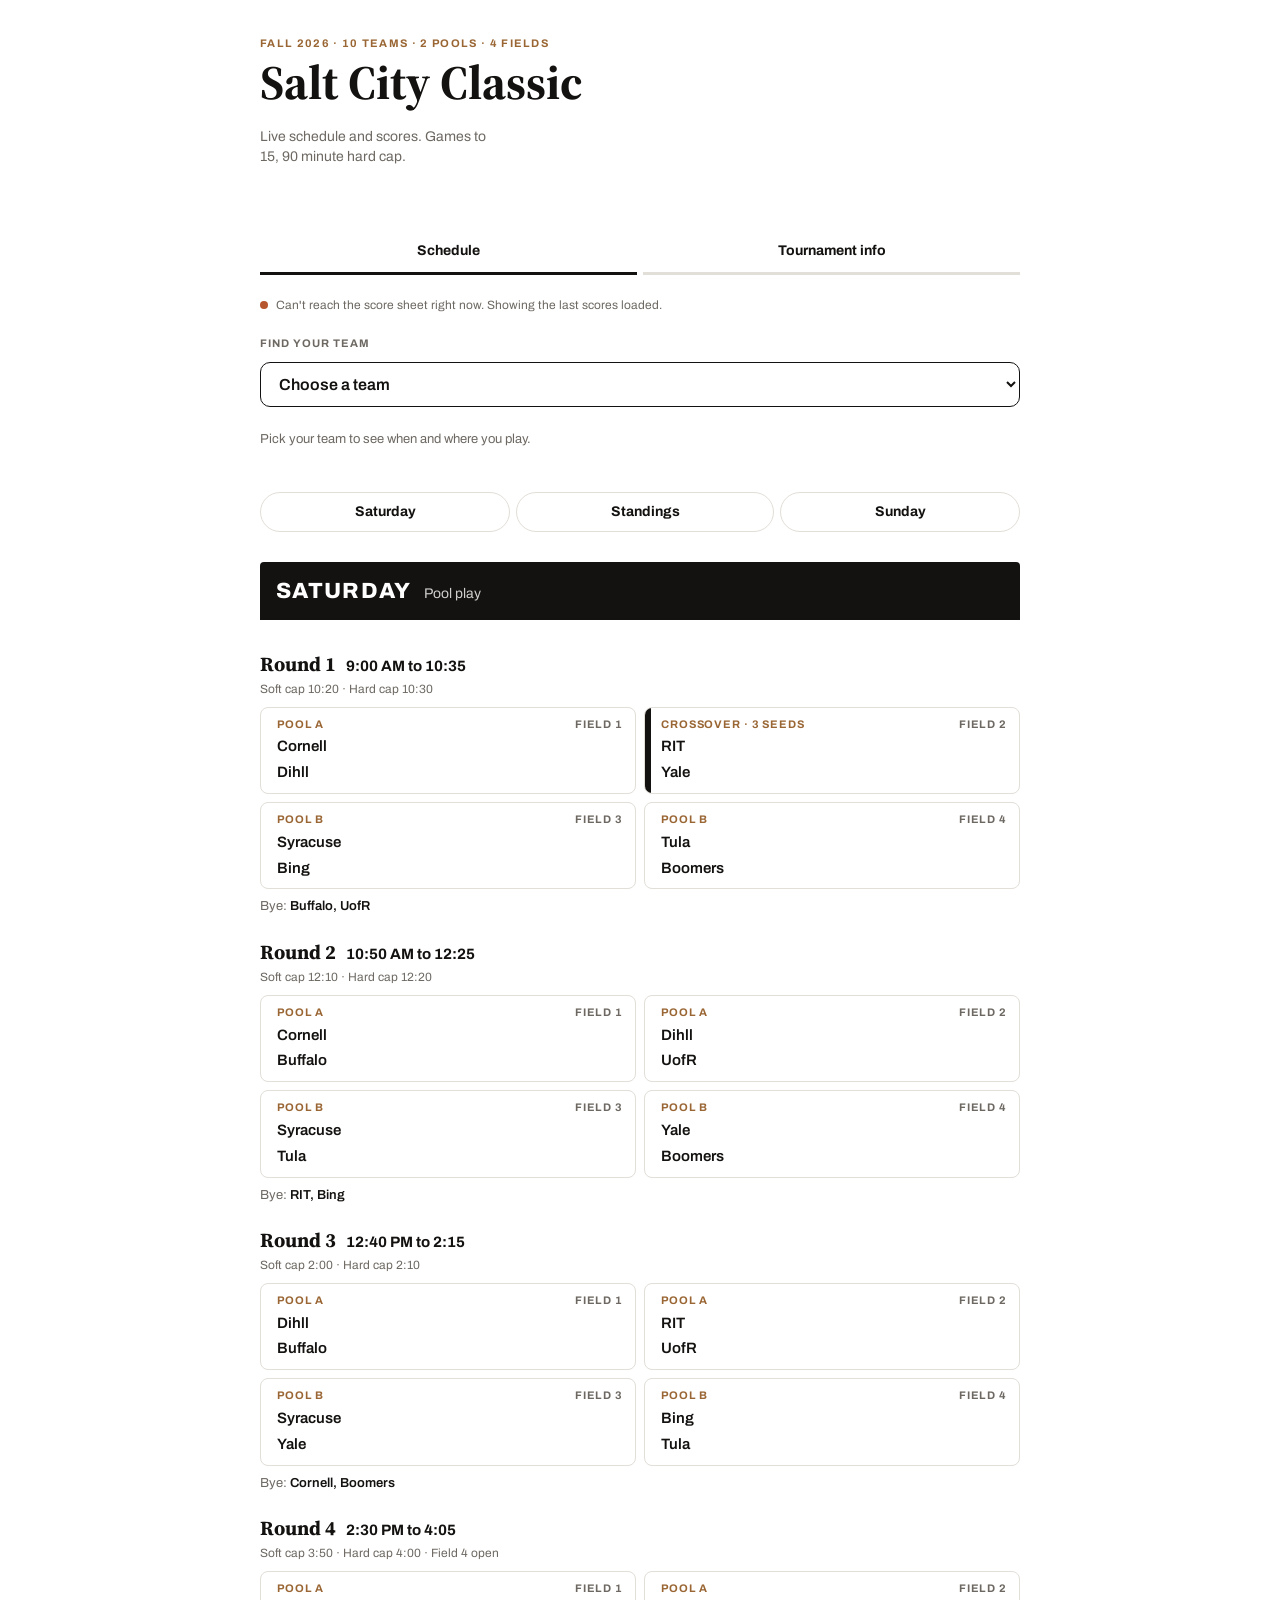
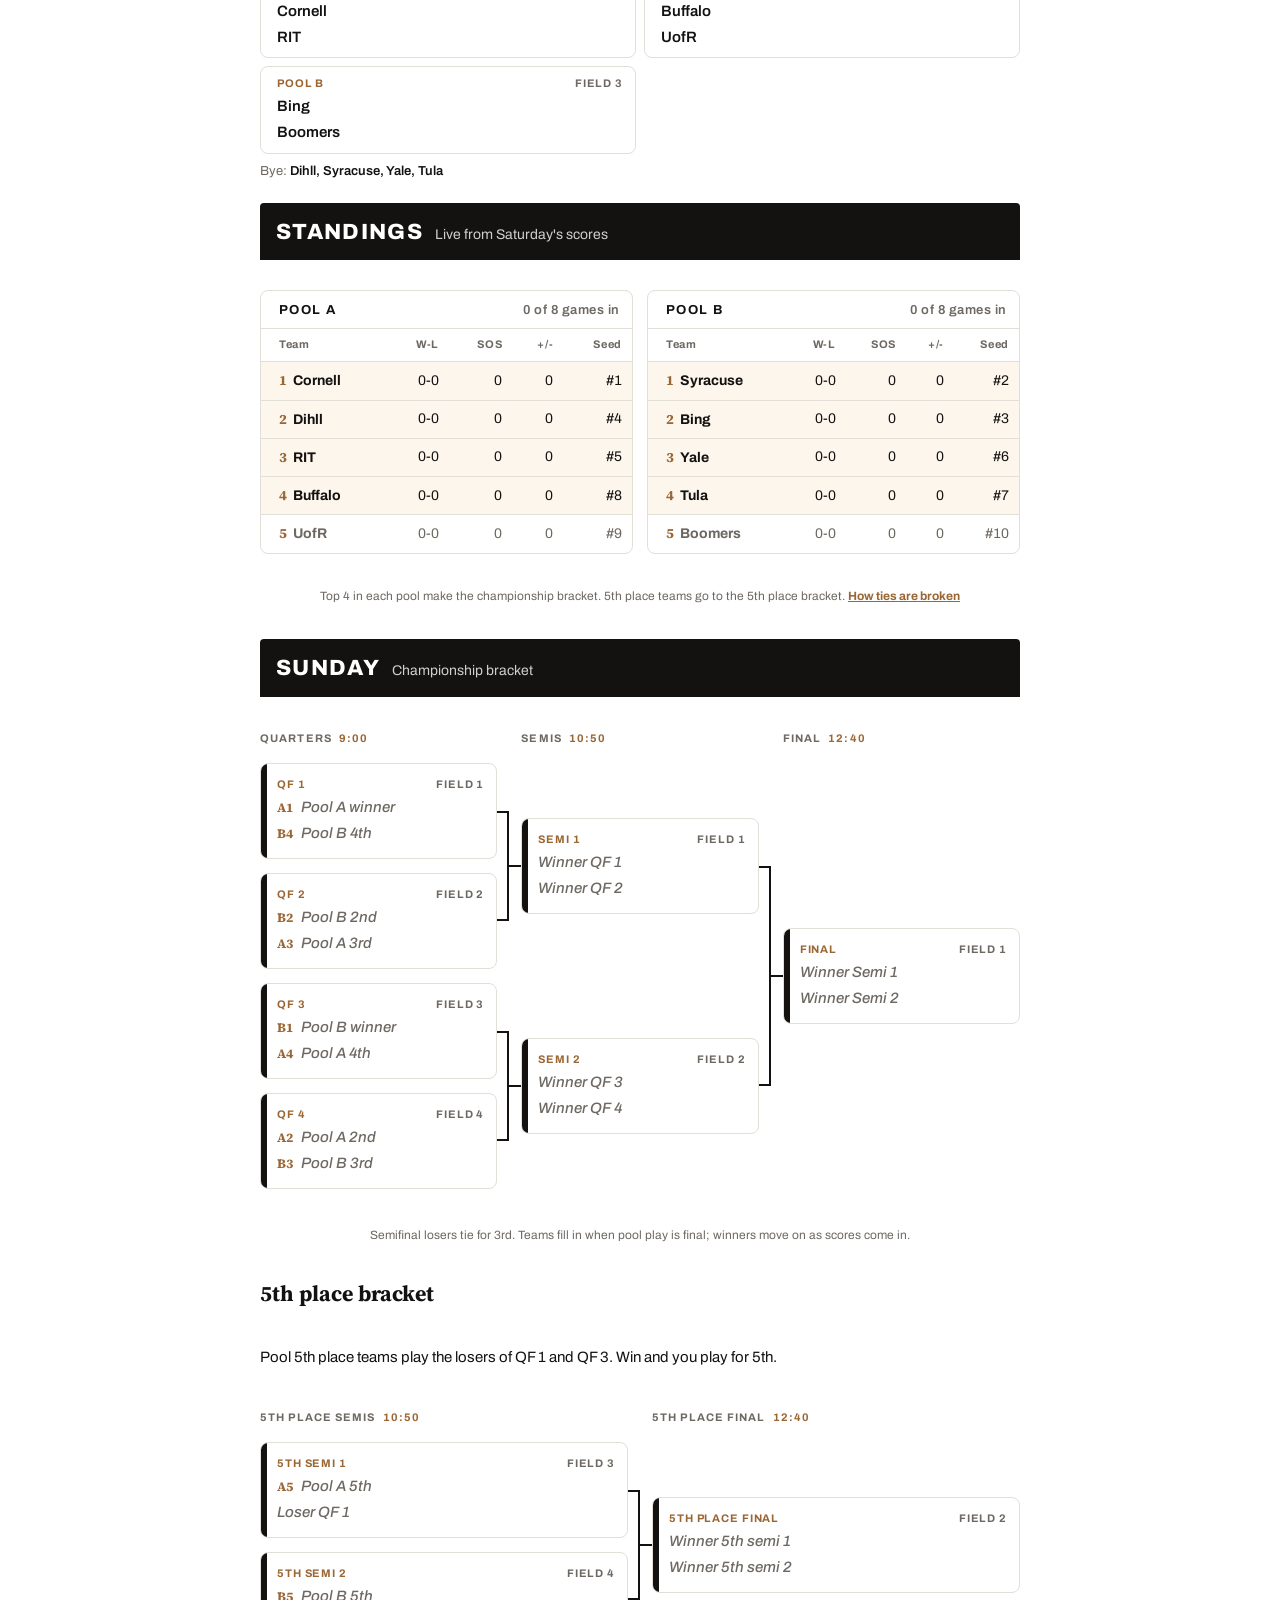
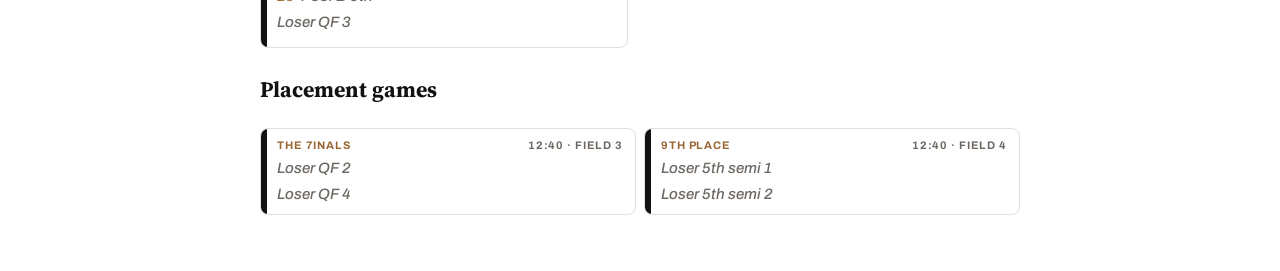
==== index.html @ 8c9e190f "Add files via upload" ====
<!doctype html>
<html lang="en">
<head>
<meta charset="utf-8">
<meta name="viewport" content="width=device-width,initial-scale=1,viewport-fit=cover">
<title>Salt City Classic</title>
<meta name="description" content="Live schedule, scores and brackets for the Salt City Classic ultimate frisbee tournament.">
<meta name="theme-color" content="#141210">
<link rel="icon" href="assets/logo.png">
<link rel="apple-touch-icon" href="assets/logo.png">
<link rel="stylesheet" href="https://fonts.googleapis.com/css2?family=Archivo:wght@400;500;600;700;800&family=Source+Serif+4:opsz,wght@8..60,600;8..60,700&display=swap">
<link rel="stylesheet" href="styles.css">
<script>
  window.SCC_CONFIG = {
    sheetId: "1n3cThUAE2pYeks8Iw5UcikRUBVOrD9neSwtaJeJtRxQ"
  };
</script>
</head>
<body data-page="schedule">
<div class="wrap" id="app"></div>
<script src="app.js"></script>
</body>
</html>
---- styles.css ----
/* Layout: one phone-first column. Header with engraved logo, team finder, sticky day tabs, then stacked round cards. */
:root {
  --bg: #ffffff;
  --card: #ffffff;
  --soft: #f4f2ef;
  --fg: #141210;
  --muted: #6d6862;
  --line: #e2ded8;
  --ink: #141210;
  --on-ink: #ffffff;
  --wood: #9a6634;
  --walnut: #5a3720;
  --honey: #b98146;
  --win: #141210;
  --sel: #fbf3e6;
  --mark: .16;
  --display: "Source Serif 4", Georgia, "Times New Roman", serif;
  --body: "Archivo", system-ui, -apple-system, "Segoe UI", sans-serif;
  --grain: url(assets/wood.jpg);
  --logo: url(assets/logo.png);
}
@media (prefers-color-scheme: dark) { :root:not([data-theme="light"]) {
  --bg: #111010; --card: #1a1817; --soft: #221f1d; --fg: #f3efe9; --muted: #a59e95; --line: #312d29;
  --ink: #0a0909; --on-ink: #f3efe9; --wood: #c8915a; --walnut: #8a5a34; --honey: #d6a066; --win: #ffffff; --sel: #2a221a; --mark: .22; color-scheme: dark } }
:root[data-theme="dark"] {
  --bg: #111010; --card: #1a1817; --soft: #221f1d; --fg: #f3efe9; --muted: #a59e95; --line: #312d29;
  --ink: #0a0909; --on-ink: #f3efe9; --wood: #c8915a; --walnut: #8a5a34; --honey: #d6a066; --win: #ffffff; --sel: #2a221a; --mark: .22; color-scheme: dark }

body { background: var(--bg); color: var(--fg); font-family: var(--body); font-size: 15px; line-height: 1.45;
  padding-left: max(16px, env(safe-area-inset-left, 0px)); padding-right: max(16px, env(safe-area-inset-right, 0px)); padding-block: 0 48px; }
.wrap { max-width: 760px; margin: 0 auto; display: grid; gap: 22px; }
h1, h2, h3 { margin: 0; text-wrap: balance; }
button, input, select { font: inherit; color: inherit; }
:focus-visible { outline: 2px solid var(--wood); outline-offset: 2px; }

.grain { height: 8px; background: var(--grain) center/cover; border-radius: 1px; }
header.top { position: relative; padding-top: 28px; display: grid; gap: 6px; overflow: hidden; }
.mark { position: absolute; right: -10px; top: 4px; width: 170px; aspect-ratio: 320/377; max-width: 46%;
  background: var(--grain) center/cover; -webkit-mask: var(--logo) center/contain no-repeat; mask: var(--logo) center/contain no-repeat;
  opacity: var(--mark); filter: brightness(.55) contrast(1.3); pointer-events: none; }
:root[data-theme="dark"] .mark { filter: brightness(1.1); }
@media (prefers-color-scheme: dark) { :root:not([data-theme="light"]) .mark { filter: brightness(1.1); } }
.eyebrow { font-size: 11px; font-weight: 700; letter-spacing: .12em; text-transform: uppercase; color: var(--wood); position: relative; }
h1 { font-family: var(--display); font-size: clamp(34px, 9vw, 48px); line-height: 1.02; font-weight: 700; position: relative; }
.sub { color: var(--muted); font-size: 14px; position: relative; max-width: 30ch; }
header.top .grain { margin-top: 14px; position: relative; }

.finder { display: grid; gap: 10px; }
.finder label { font-size: 11px; font-weight: 700; letter-spacing: .1em; text-transform: uppercase; color: var(--muted); }
.finder select { width: 100%; padding: 12px 14px; border: 1.5px solid var(--ink); border-radius: 10px; background: var(--card); font-weight: 600; font-size: 16px; }
.mine { display: grid; gap: 8px; }
.mine .note { font-size: 13px; color: var(--muted); }
.mg { display: grid; grid-template-columns: 104px 1fr auto; gap: 10px; align-items: center; padding: 10px 12px; border: 1px solid var(--line); border-radius: 10px; background: var(--card); }
.mg.next { border-color: var(--wood); box-shadow: inset 4px 0 0 var(--wood); background: var(--sel); }
.mg .when { font-weight: 700; font-variant-numeric: tabular-nums; font-size: 13px; white-space: nowrap; }
.mg .when small { display: block; color: var(--muted); font-weight: 500; font-size: 11px; letter-spacing: .04em; }
.mg .vs { min-width: 0; }
.mg .vs b { display: block; }
.mg .vs span { color: var(--muted); font-size: 12px; }
.mg .res { font-weight: 800; font-variant-numeric: tabular-nums; text-align: right; }
.mg .res small { display: block; font-size: 11px; color: var(--muted); font-weight: 600; }

nav.tabs { position: sticky; top: env(safe-area-inset-top, 0px); z-index: 5; background: var(--bg); padding-block: 8px; display: flex; gap: 6px; overflow-x: auto; scrollbar-width: none; }
body::before { content: ""; position: fixed; inset: 0 0 auto; height: env(safe-area-inset-top, 0px); z-index: 10; background: var(--bg); }
nav.tabs a { flex: 1 0 auto; text-align: center; text-decoration: none; color: var(--fg); font-weight: 700; font-size: 14px; padding: 9px 14px; border-radius: 999px; border: 1px solid var(--line); background: var(--card); }
nav.tabs a[aria-current="page"] { background: var(--ink); color: var(--on-ink); border-color: var(--ink); }

.band { background: var(--ink); color: var(--on-ink); padding: 14px 16px 12px; border-radius: 4px 4px 0 0; display: flex; flex-wrap: wrap; align-items: baseline; gap: 4px 12px; }
.band h2 { font-size: 22px; letter-spacing: .06em; font-weight: 800; }
.band p { margin: 0; font-size: 14px; opacity: .8; }
.band + .grain { border-radius: 0 0 2px 2px; }
section.view { display: grid; gap: 22px; }

.round { display: grid; gap: 8px; }
.rhead { display: flex; flex-wrap: wrap; align-items: baseline; gap: 2px 10px; }
.rhead h3 { font-family: var(--display); font-size: 20px; }
.rhead .t { font-weight: 700; font-variant-numeric: tabular-nums; }
.rhead .cap { font-size: 12px; color: var(--muted); width: 100%; }
.games { display: grid; grid-template-columns: repeat(auto-fit, minmax(300px, 1fr)); gap: 8px; }
.g { position: relative; background: var(--card); border: 1px solid var(--line); border-radius: 8px; padding: 9px 12px 9px 16px; display: grid; gap: 4px; overflow: hidden; }
.g::before { content: ""; position: absolute; inset: 0 auto 0 0; width: 6px; background: var(--grain) center/auto 100%; }
.g.A::before { filter: brightness(.55) contrast(1.3); }
.g.B::before { filter: brightness(1.12) saturate(1.1); }
.g.X::before { background: var(--ink); }
.g.mine-hl { border-color: var(--wood); background: var(--sel); }
.g .lab { font-size: 11px; font-weight: 700; letter-spacing: .08em; text-transform: uppercase; color: var(--muted); display: flex; justify-content: space-between; gap: 8px; }
.g .lab .p { color: var(--wood); }
.row { display: grid; grid-template-columns: 1fr auto; gap: 8px; align-items: center; }
.row .n { font-weight: 600; min-width: 0; overflow-wrap: anywhere; }
.row .n.ph { color: var(--muted); font-style: italic; font-weight: 500; }
.row .s { font-weight: 800; font-variant-numeric: tabular-nums; min-width: 2ch; text-align: right; color: var(--muted); }
.row.w .n, .row.w .s { color: var(--win); font-weight: 800; }
.row.l .n { color: var(--muted); }
.row input { width: 56px; padding: 6px 8px; border: 1.5px solid var(--wood); border-radius: 6px; background: var(--bg); text-align: right; font-weight: 700; font-variant-numeric: tabular-nums; }
.rest { font-size: 13px; color: var(--muted); }
.rest b { color: var(--fg); font-weight: 600; }

.pools { display: grid; grid-template-columns: repeat(auto-fit, minmax(300px, 1fr)); gap: 14px; }
.table { background: var(--card); border: 1px solid var(--line); border-radius: 8px; overflow: hidden; position: relative; }
.table::before { content: ""; position: absolute; inset: 0 auto 0 0; width: 6px; background: var(--grain) center/auto 100%; }
.table.A::before { filter: brightness(.55) contrast(1.3); }
.table.B::before { filter: brightness(1.12) saturate(1.1); }
.table h3 { font-size: 13px; letter-spacing: .1em; text-transform: uppercase; padding: 10px 12px 8px 18px; display: flex; justify-content: space-between; }
.table h3 span { color: var(--muted); font-weight: 600; letter-spacing: .04em; text-transform: none; }
table { width: 100%; border-collapse: collapse; font-variant-numeric: tabular-nums; }
th, td { padding: 8px 10px; text-align: right; border-top: 1px solid var(--line); font-size: 14px; }
th { font-size: 11px; color: var(--muted); font-weight: 700; letter-spacing: .06em; }
th:first-child, td:first-child { padding-left: 18px; }
td.tm, th.tm { text-align: left; }
td.tm b { font-weight: 700; }
td .sd { color: var(--wood); font-family: var(--display); font-weight: 700; margin-right: 6px; }
tr.adv td { background: color-mix(in srgb, var(--sel) 70%, transparent); }

.ranks { display: grid; grid-template-columns: repeat(auto-fit, minmax(150px, 1fr)); gap: 6px; }
.rk { display: flex; gap: 10px; align-items: center; padding: 8px 10px; border: 1px solid var(--line); border-radius: 8px; background: var(--card); }
.rk .no { font-family: var(--display); font-weight: 700; color: var(--wood); font-size: 18px; width: 24px; text-align: center; }
.rk .pp { margin-left: auto; white-space: nowrap; font-size: 11px; color: var(--muted); font-weight: 700; }
.rk input { width: 100%; min-width: 0; padding: 4px 6px; border: 1.5px solid var(--wood); border-radius: 6px; background: var(--bg); font-weight: 600; }
.notes { display: grid; gap: 6px; font-size: 14px; color: var(--muted); padding: 12px 14px; border-left: 6px solid transparent; border-image: var(--grain) 0 0 0 6 stretch; background: var(--soft); }
.notes b { color: var(--fg); }
h2.sec { font-family: var(--display); font-size: 22px; }

.champ { text-align: center; padding: 16px; border: 2px solid var(--wood); border-radius: 10px; background: var(--sel); }
.champ small { display: block; font-size: 11px; letter-spacing: .14em; font-weight: 800; color: var(--wood); }
.champ b { font-family: var(--display); font-size: 28px; }

.foot { font-size: 12px; color: var(--muted); text-align: center; }
@media (prefers-reduced-motion: no-preference) { nav.tabs a { transition: background .15s, color .15s; } }

.status { font-size: 12px; color: var(--muted); display: flex; align-items: center; gap: 8px; }
.status i { width: 8px; height: 8px; border-radius: 50%; background: #3f8f4f; display: inline-block; }
.status.off i { background: #b5562e; }
.status.wait i { background: var(--muted); }

nav.pages { display: flex; gap: 6px; }
nav.pages a { flex: 1; text-align: center; text-decoration: none; color: var(--fg); font-weight: 700; font-size: 14px; padding: 10px 12px; border-bottom: 3px solid var(--line); }
nav.pages a[aria-current="page"] { border-bottom-color: var(--ink); }
.anchor { scroll-margin-top: 64px; }
.row .n em { font-style: normal; font-family: var(--display); font-weight: 700; color: var(--wood); margin-right: 8px; font-size: 13px; }
tr.zout td { color: var(--muted); }
tr.zin td { background: color-mix(in srgb, var(--sel) 70%, transparent); }
.foot a, .note a { color: var(--wood); font-weight: 700; }

.scroller { overflow-x: auto; margin-inline: -4px; padding: 4px; }
.bracket { --h: 96px; --g: 14px; display: grid; column-gap: 0; row-gap: var(--g); min-width: 640px; }
.bracket.gold { grid-template-columns: minmax(0,1fr) 24px minmax(0,1fr) 24px minmax(0,1fr);
  grid-template-rows: auto repeat(4, var(--h));
  grid-template-areas: "h1 . h2 . h3" "mQF1 c1 mSF1 c3 mFINAL" "mQF2 c1 mSF1 c3 mFINAL" "mQF3 c2 mSF2 c3 mFINAL" "mQF4 c2 mSF2 c3 mFINAL"; }
.bracket.mini { min-width: 440px; grid-template-columns: minmax(0,1fr) 24px minmax(0,1fr);
  grid-template-rows: auto repeat(2, var(--h));
  grid-template-areas: "h1 . h2" "mC1 c1 m5TH" "mC2 c1 m5TH"; }
.bh { font-size: 11px; font-weight: 700; letter-spacing: .1em; text-transform: uppercase; color: var(--muted); padding-bottom: 2px; }
.bh b { color: var(--wood); margin-left: 4px; }
.bm { align-self: center; height: var(--h); min-width: 0; }
.bm .g { height: 100%; box-sizing: border-box; align-content: center; }
.cn { position: relative; }
.cn::before { content: ""; position: absolute; left: 0; right: 50%; top: calc(var(--h) / 2); bottom: calc(var(--h) / 2); border: 2px solid var(--ink); border-left: 0; }
.cn.tall::before { top: calc(var(--h) + var(--g) / 2); bottom: calc(var(--h) + var(--g) / 2); }
.cn::after { content: ""; position: absolute; left: 50%; right: 0; top: 50%; border-top: 2px solid var(--ink); margin-top: -1px; }

.remlink { display: grid; gap: 2px; text-decoration: none; color: var(--fg); padding: 12px 14px; border: 1.5px solid var(--wood); border-radius: 10px; background: var(--sel); }
.remlink span { font-size: 12px; color: var(--wood); font-weight: 700; }
.rems { display: grid; gap: 10px; }
.rem { padding: 12px 14px 12px 18px; border: 1px solid var(--line); border-radius: 8px; background: var(--card); position: relative; overflow: hidden; }
.rem::before { content: ""; position: absolute; inset: 0 auto 0 0; width: 6px; background: var(--grain) center/auto 100%; }
.rem p { margin: 4px 0 0; color: var(--muted); white-space: pre-line; }
.facts { display: grid; gap: 8px; margin: 0; }
.facts div { display: grid; grid-template-columns: minmax(90px, 30%) 1fr; gap: 12px; padding: 10px 0; border-top: 1px solid var(--line); }
.facts dt { font-size: 12px; font-weight: 700; letter-spacing: .06em; text-transform: uppercase; color: var(--muted); }
.facts dd { margin: 0; font-weight: 600; white-space: pre-line; overflow-wrap: anywhere; }
.two { display: grid; grid-template-columns: repeat(auto-fit, minmax(240px, 1fr)); gap: 16px; }
.mini-h { font-size: 13px; letter-spacing: .1em; text-transform: uppercase; margin: 0 0 6px; }
.times { list-style: none; margin: 0; padding: 0; display: grid; gap: 6px; font-variant-numeric: tabular-nums; }
.times li { padding: 8px 12px; border: 1px solid var(--line); border-radius: 8px; background: var(--card); font-size: 14px; }
.times b { margin-right: 6px; }
.tb { margin: 0; padding-left: 22px; display: grid; gap: 8px; }
.tb li::marker { font-family: var(--display); font-weight: 700; color: var(--wood); }
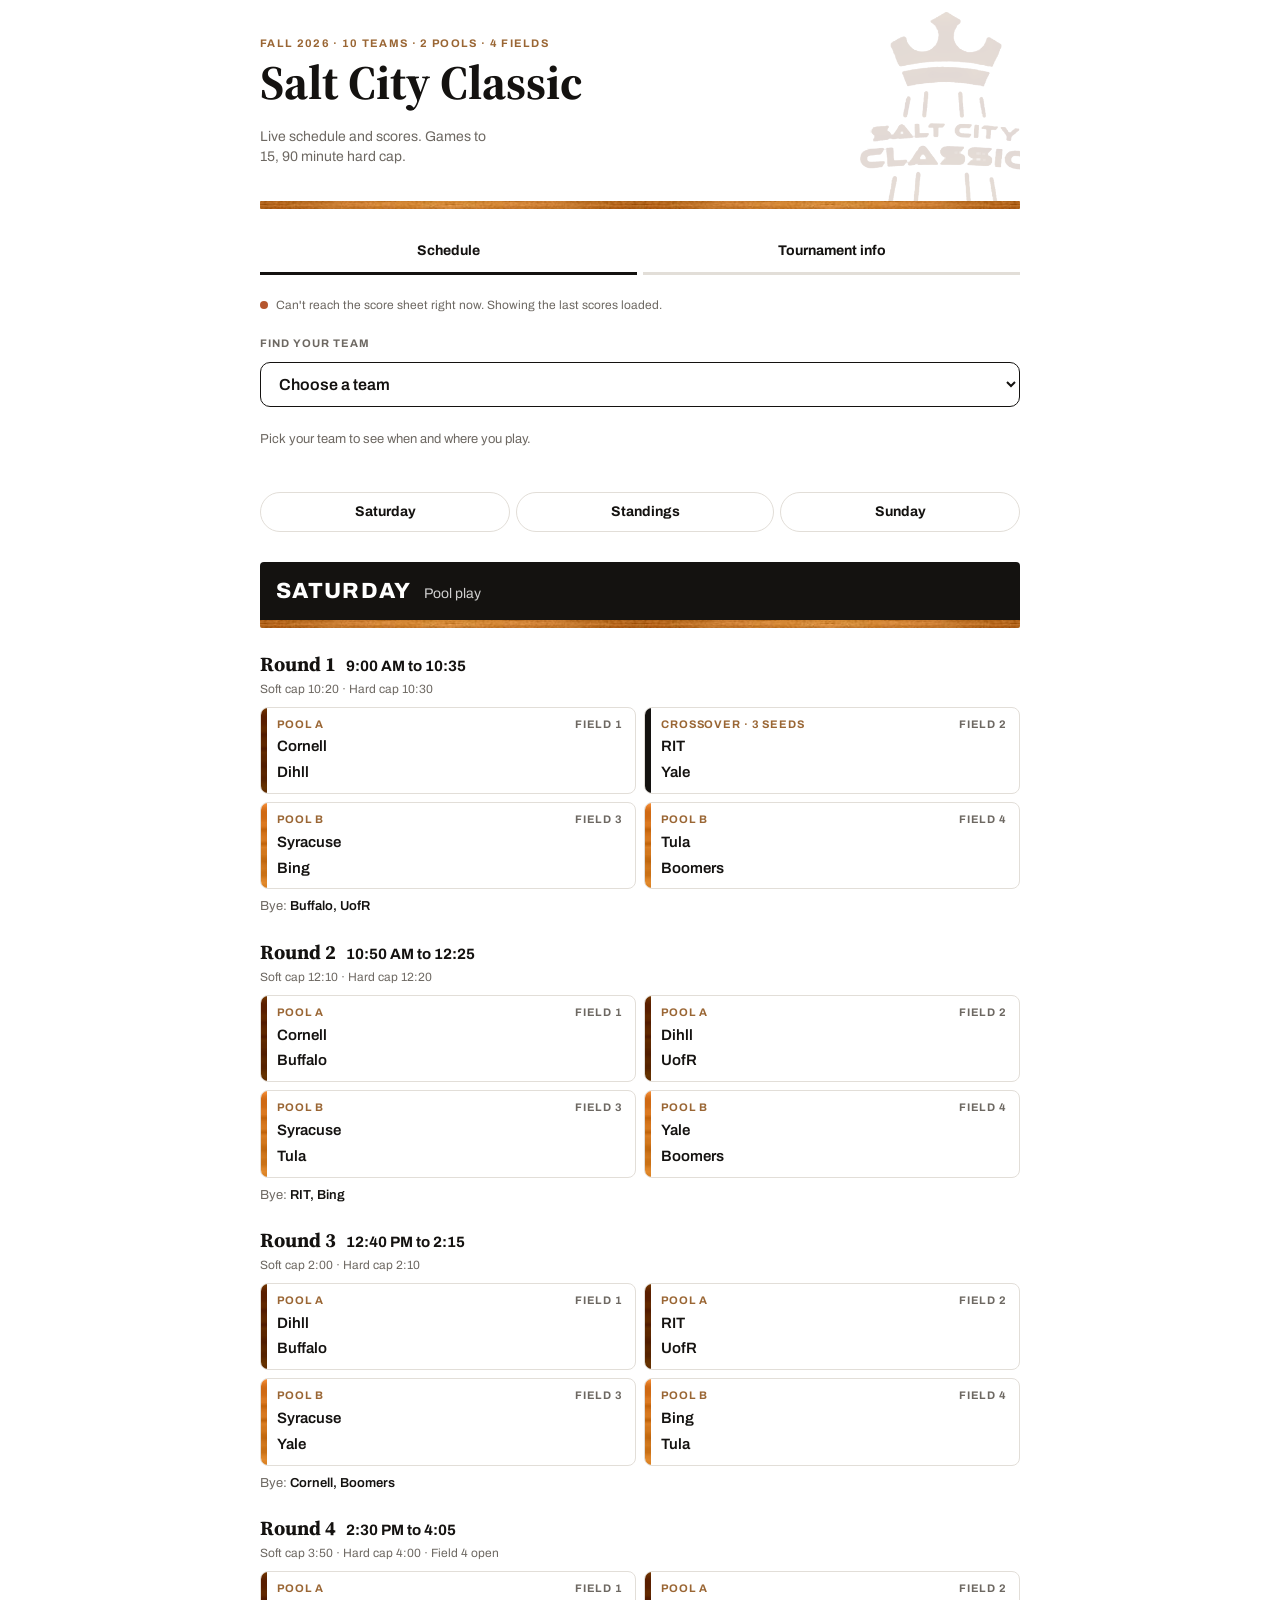
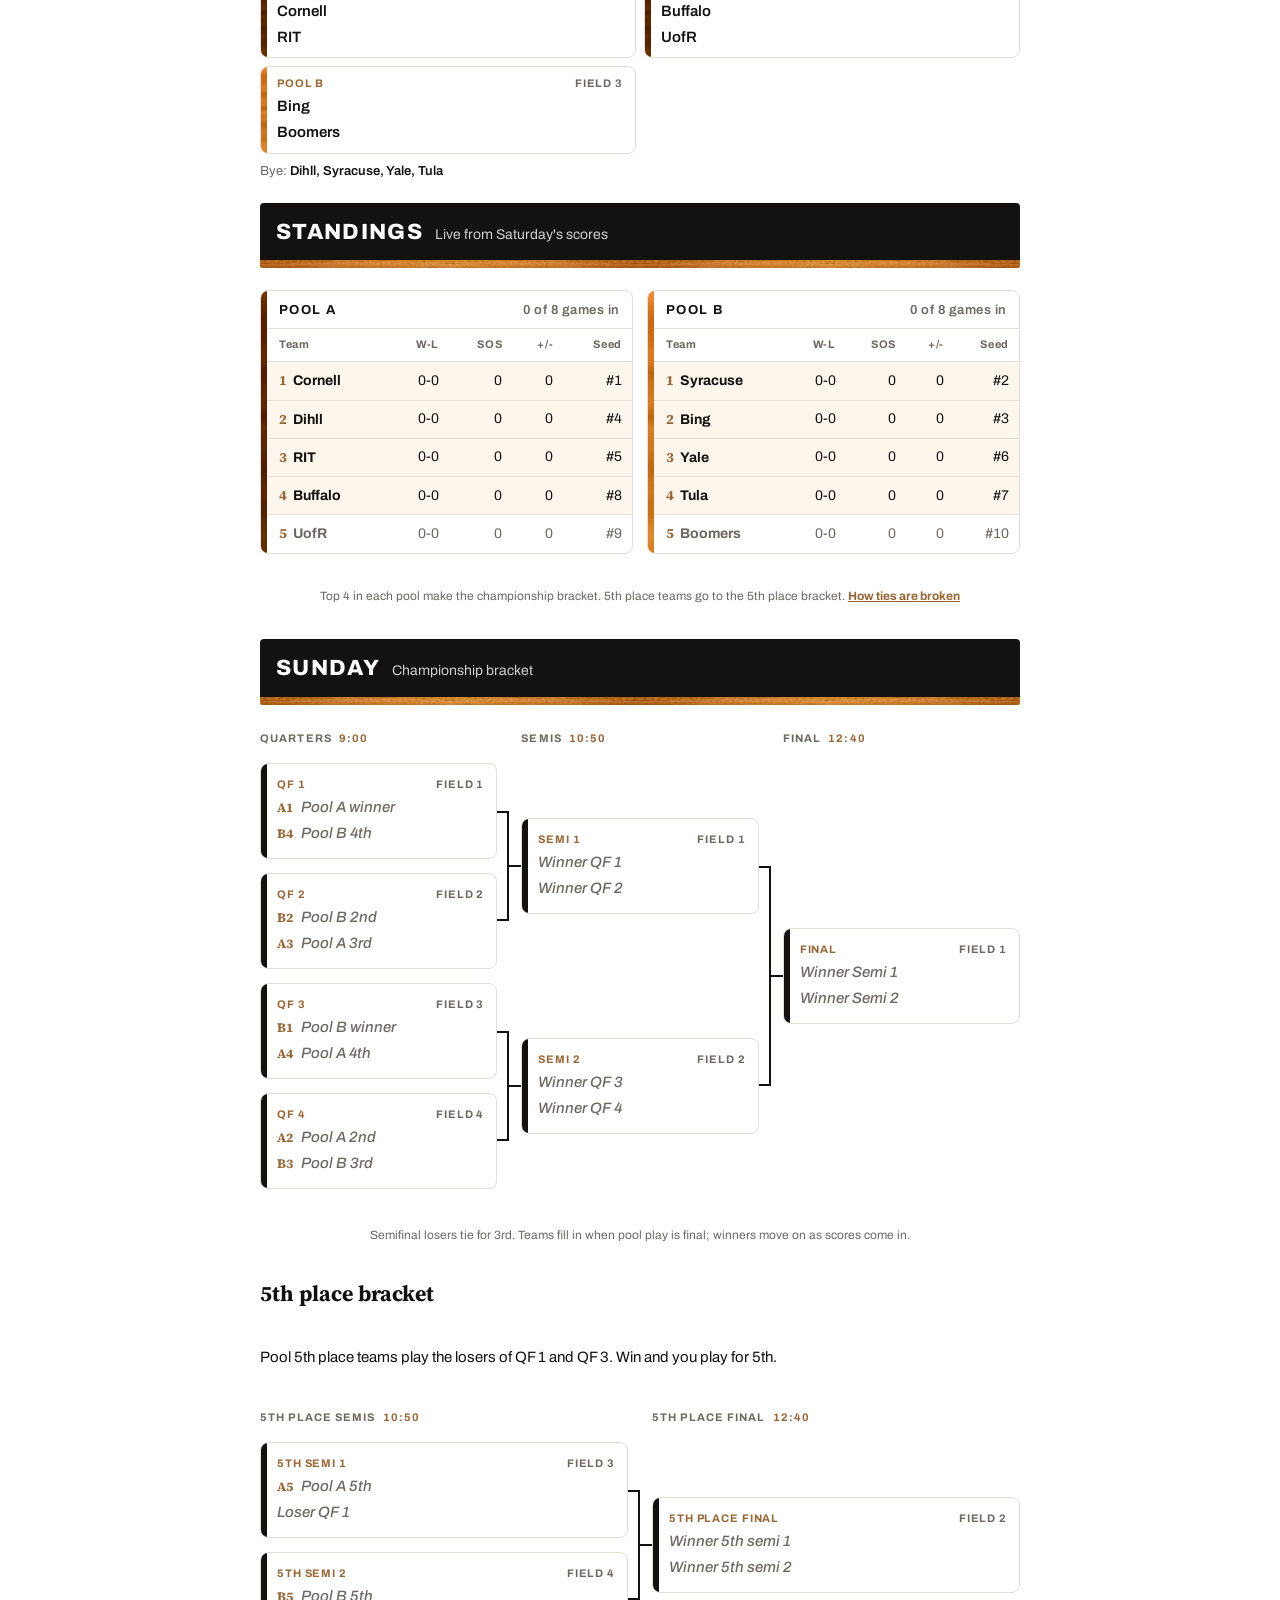
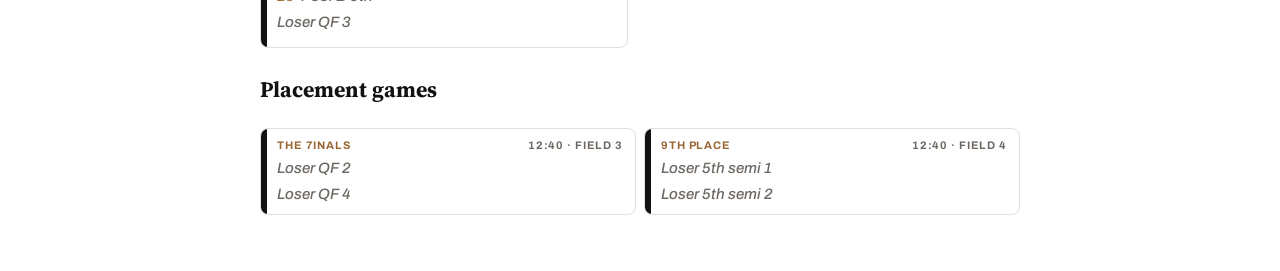
==== commit a0314c79: "Add files via upload" ====
--- a/index.html
+++ b/index.html
@@ -6,8 +6,8 @@
 <title>Salt City Classic</title>
 <meta name="description" content="Live schedule, scores and brackets for the Salt City Classic ultimate frisbee tournament.">
 <meta name="theme-color" content="#141210">
-<link rel="icon" href="assets/logo.png">
-<link rel="apple-touch-icon" href="assets/logo.png">
+<link rel="icon" href="logo.png">
+<link rel="apple-touch-icon" href="logo.png">
 <link rel="stylesheet" href="https://fonts.googleapis.com/css2?family=Archivo:wght@400;500;600;700;800&family=Source+Serif+4:opsz,wght@8..60,600;8..60,700&display=swap">
 <link rel="stylesheet" href="styles.css">
 <script>
--- a/styles.css
+++ b/styles.css
@@ -16,8 +16,8 @@
   --mark: .16;
   --display: "Source Serif 4", Georgia, "Times New Roman", serif;
   --body: "Archivo", system-ui, -apple-system, "Segoe UI", sans-serif;
-  --grain: url(assets/wood.jpg);
-  --logo: url(assets/logo.png);
+  --grain: url(wood.jpg);
+  --logo: url(logo.png);
 }
 @media (prefers-color-scheme: dark) { :root:not([data-theme="light"]) {
   --bg: #111010; --card: #1a1817; --soft: #221f1d; --fg: #f3efe9; --muted: #a59e95; --line: #312d29;
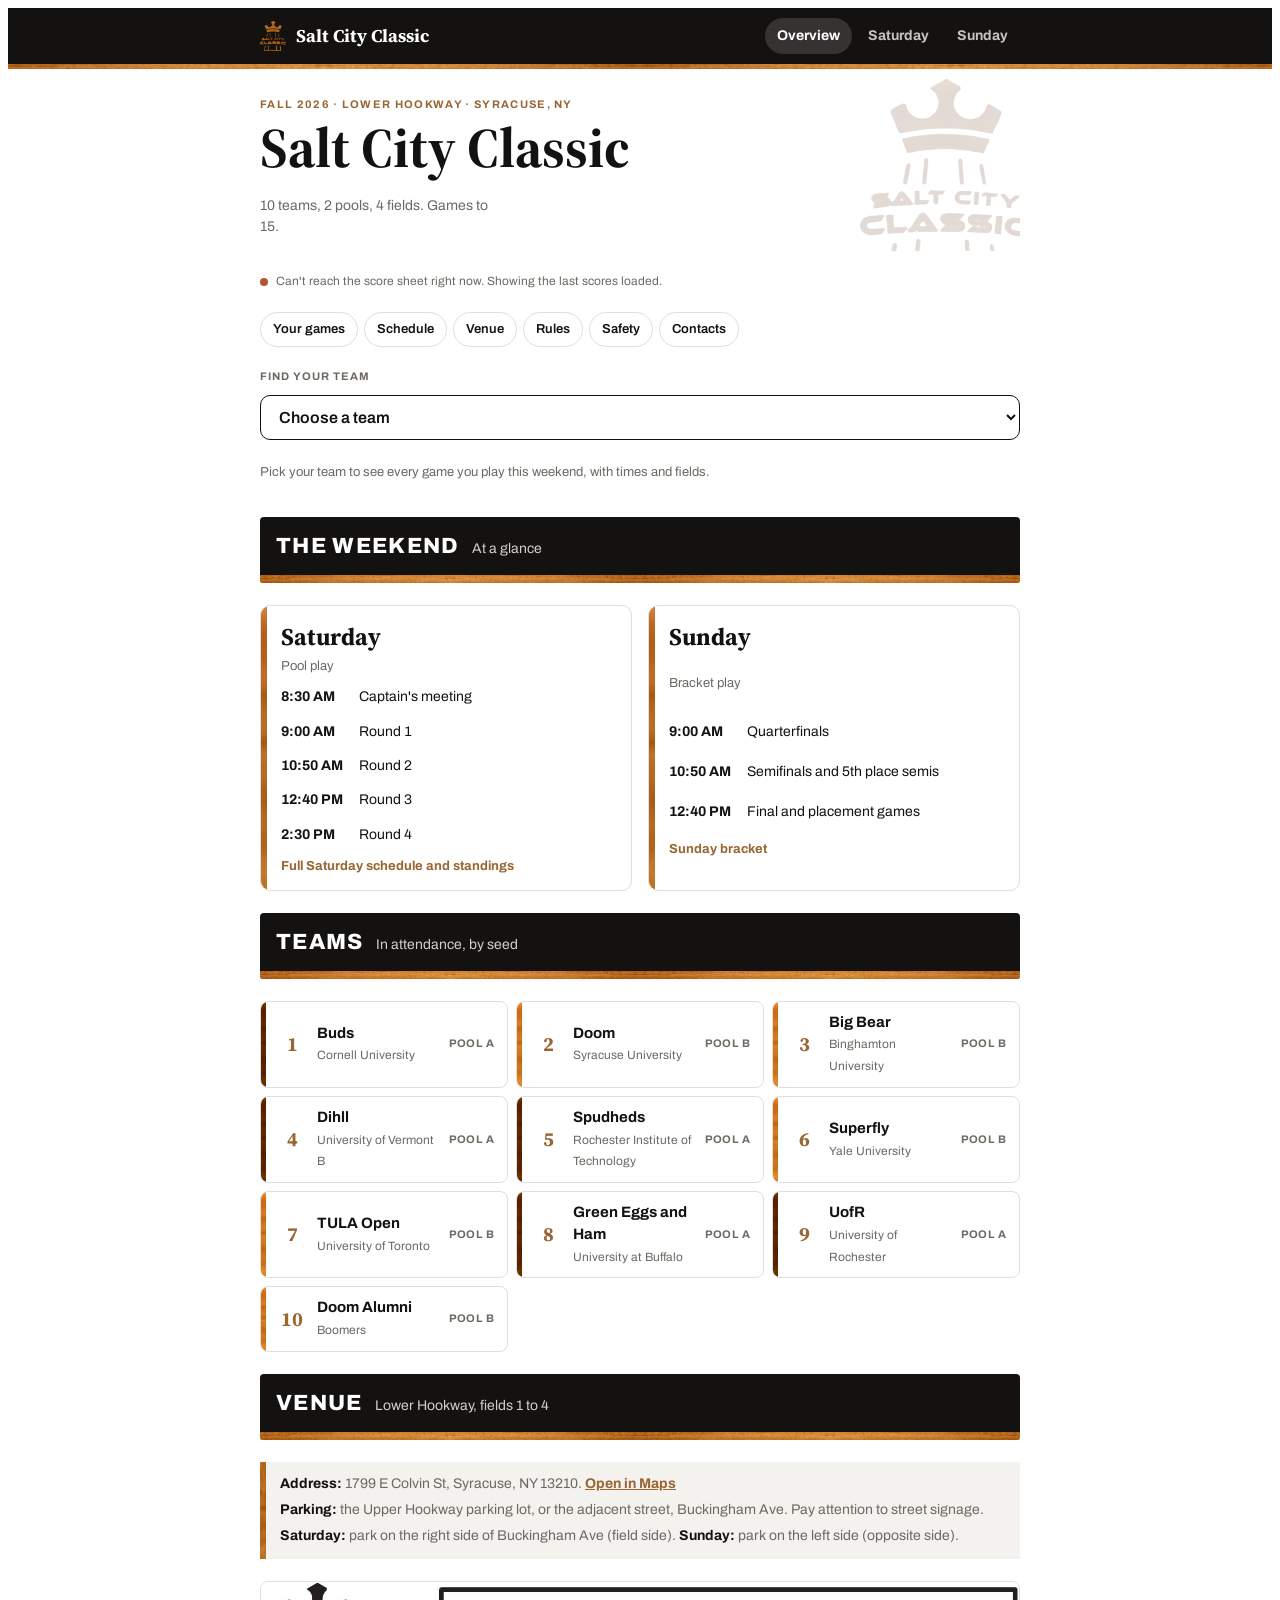
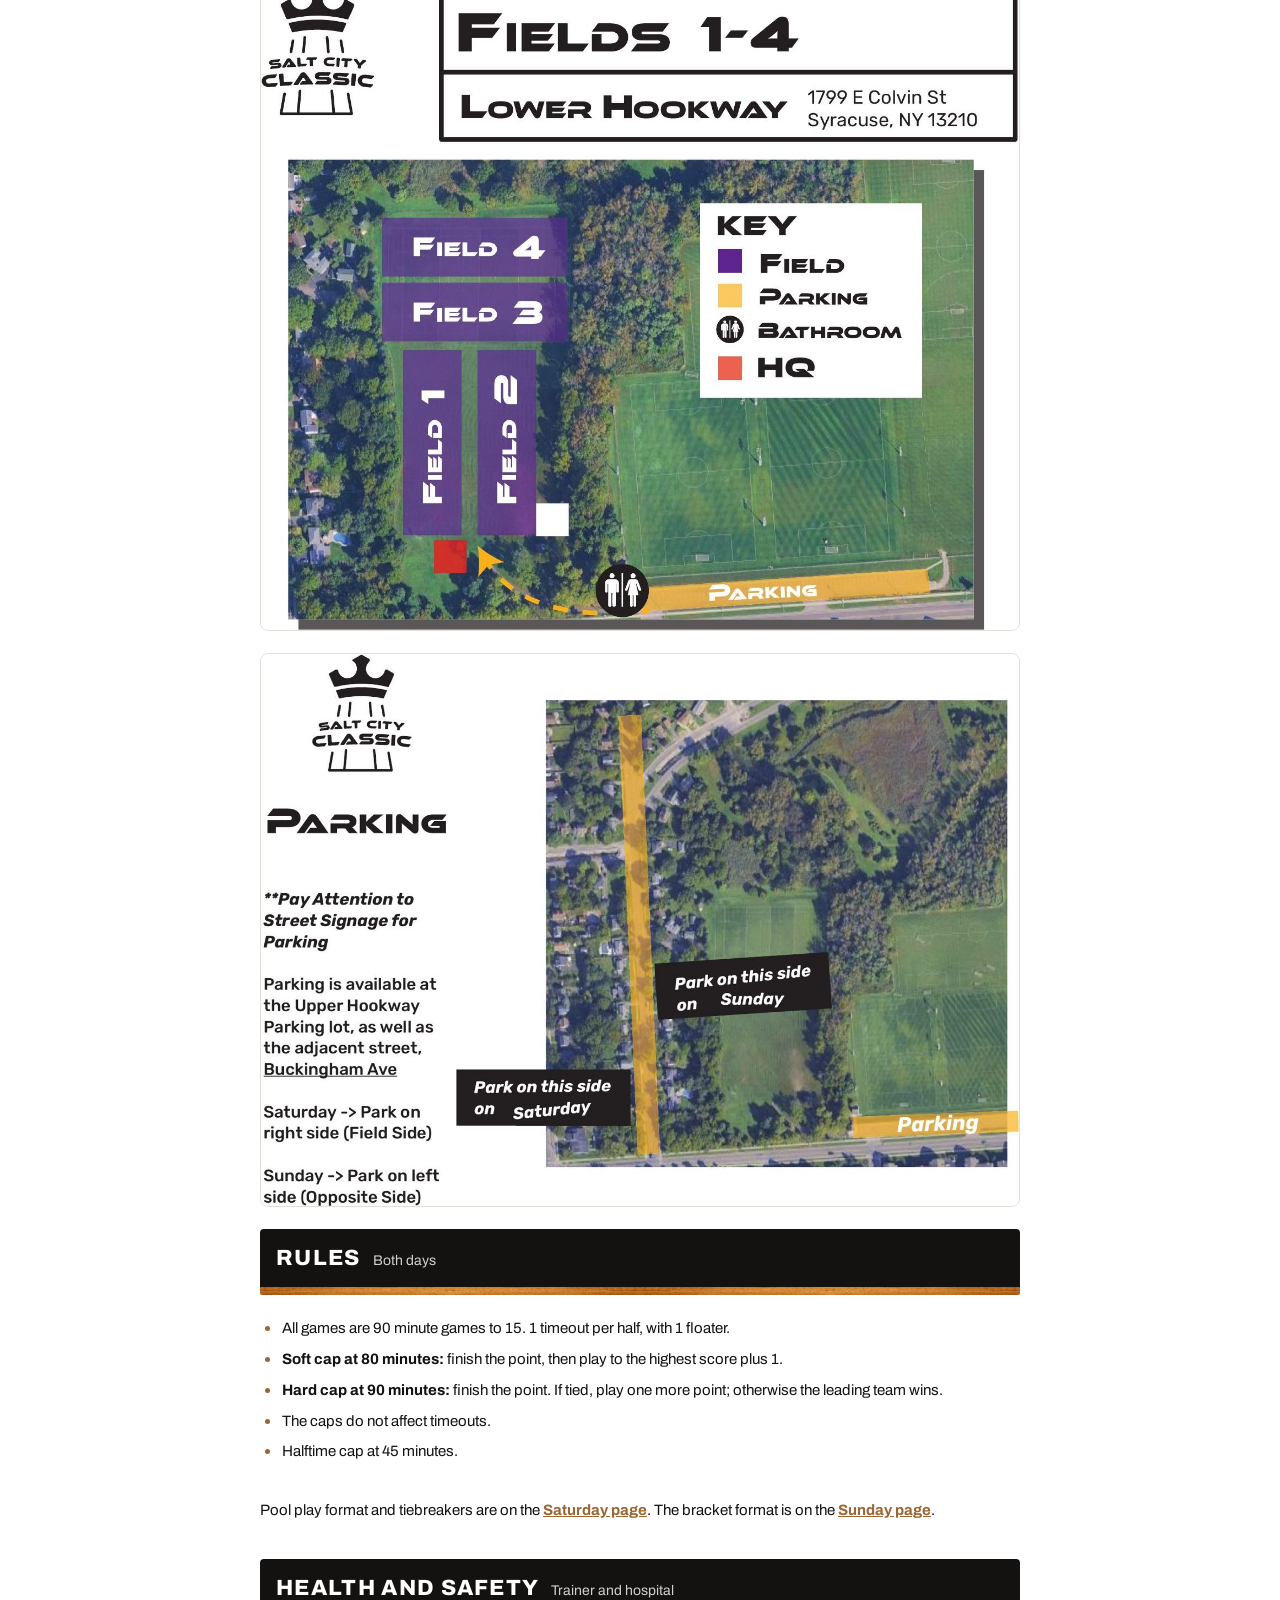
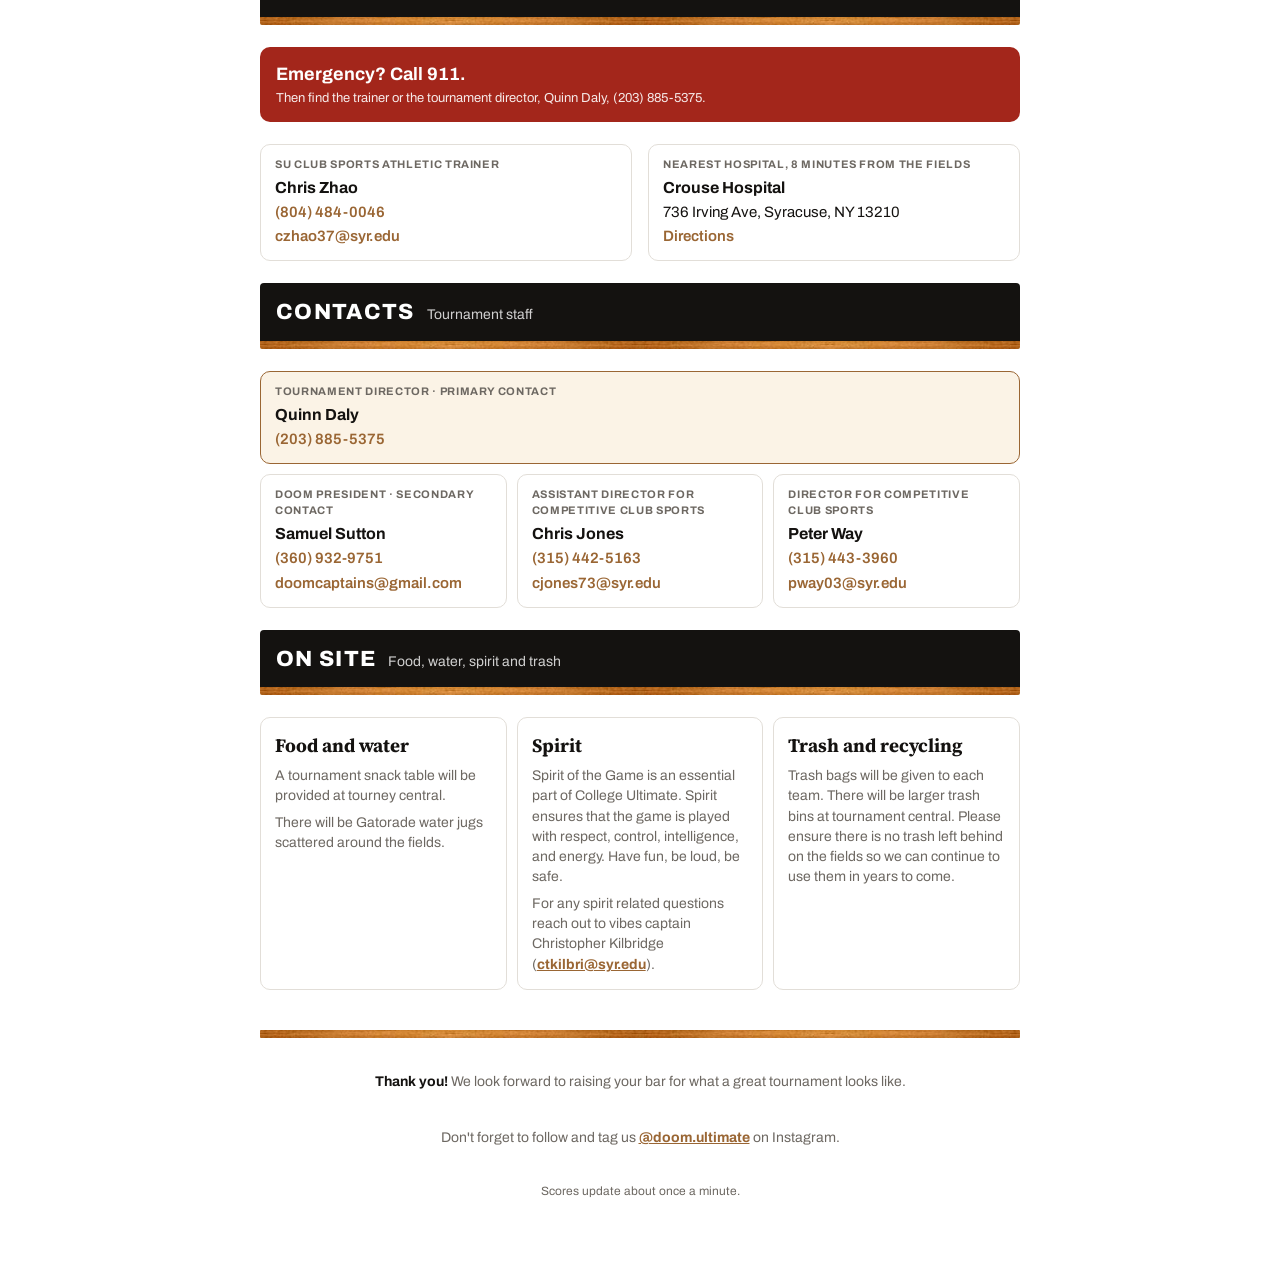
==== commit 9a95e808: "Add files via upload" ====
--- a/index.html
+++ b/index.html
@@ -4,7 +4,7 @@
 <meta charset="utf-8">
 <meta name="viewport" content="width=device-width,initial-scale=1,viewport-fit=cover">
 <title>Salt City Classic</title>
-<meta name="description" content="Live schedule, scores and brackets for the Salt City Classic ultimate frisbee tournament.">
+<meta name="description" content="Salt City Classic ultimate frisbee tournament: schedule, venue, parking, rules and contacts.">
 <meta name="theme-color" content="#141210">
 <link rel="icon" href="logo.png">
 <link rel="apple-touch-icon" href="logo.png">
@@ -16,8 +16,8 @@
   };
 </script>
 </head>
-<body data-page="schedule">
-<div class="wrap" id="app"></div>
+<body data-page="overview">
+<div id="app"></div>
 <script src="app.js"></script>
 </body>
 </html>
--- a/styles.css
+++ b/styles.css
@@ -34,7 +34,7 @@
 :focus-visible { outline: 2px solid var(--wood); outline-offset: 2px; }
 
 .grain { height: 8px; background: var(--grain) center/cover; border-radius: 1px; }
-header.top { position: relative; padding-top: 28px; display: grid; gap: 6px; overflow: hidden; }
+.hero { position: relative; padding-top: 28px; display: grid; gap: 6px; overflow: hidden; }
 .mark { position: absolute; right: -10px; top: 4px; width: 170px; aspect-ratio: 320/377; max-width: 46%;
   background: var(--grain) center/cover; -webkit-mask: var(--logo) center/contain no-repeat; mask: var(--logo) center/contain no-repeat;
   opacity: var(--mark); filter: brightness(.55) contrast(1.3); pointer-events: none; }
@@ -43,7 +43,7 @@
 .eyebrow { font-size: 11px; font-weight: 700; letter-spacing: .12em; text-transform: uppercase; color: var(--wood); position: relative; }
 h1 { font-family: var(--display); font-size: clamp(34px, 9vw, 48px); line-height: 1.02; font-weight: 700; position: relative; }
 .sub { color: var(--muted); font-size: 14px; position: relative; max-width: 30ch; }
-header.top .grain { margin-top: 14px; position: relative; }
+.hero .grain { margin-top: 14px; position: relative; }
 
 .finder { display: grid; gap: 10px; }
 .finder label { font-size: 11px; font-weight: 700; letter-spacing: .1em; text-transform: uppercase; color: var(--muted); }
@@ -175,3 +175,74 @@
 .times b { margin-right: 6px; }
 .tb { margin: 0; padding-left: 22px; display: grid; gap: 8px; }
 .tb li::marker { font-family: var(--display); font-weight: 700; color: var(--wood); }
+.map { margin: 0; border: 1px solid var(--line); border-radius: 8px; overflow: hidden; background: #fff; }
+.map img { display: block; width: 100%; height: auto; }
+ul.rules { list-style: disc; }
+ul.rules li::marker { color: var(--wood); }
+.notes a { color: var(--wood); font-weight: 700; }
+
+/* site chrome */
+header.site { position: sticky; top: env(safe-area-inset-top, 0px); z-index: 30; background: var(--ink); color: var(--on-ink);
+  margin-left: calc(-1 * max(16px, env(safe-area-inset-left, 0px))); margin-right: calc(-1 * max(16px, env(safe-area-inset-right, 0px))); }
+body::before { background: var(--ink); z-index: 31; }
+.site-in { max-width: 760px; margin: 0 auto; display: flex; align-items: center; justify-content: space-between; gap: 12px; flex-wrap: wrap;
+  padding: 10px max(16px, env(safe-area-inset-right, 0px)) 10px max(16px, env(safe-area-inset-left, 0px)); }
+.brand { display: flex; align-items: center; gap: 10px; color: var(--on-ink); text-decoration: none; font-family: var(--display); font-weight: 700; font-size: 18px; }
+.glyph { width: 26px; height: 30px; background: var(--grain) center/cover; -webkit-mask: var(--logo) center/contain no-repeat; mask: var(--logo) center/contain no-repeat; }
+nav.primary { display: flex; gap: 4px; }
+nav.primary a { color: var(--on-ink); text-decoration: none; font-weight: 700; font-size: 14px; padding: 8px 12px; border-radius: 999px; opacity: .75; }
+nav.primary a:hover { opacity: 1; }
+nav.primary a[aria-current="page"] { opacity: 1; background: color-mix(in srgb, var(--on-ink) 14%, transparent); }
+.grain.thin { height: 5px; border-radius: 0; }
+#app { display: block; }
+main.wrap { padding-top: 6px; }
+.anchor, [id] { scroll-margin-top: 92px; }
+.hero { position: relative; padding-top: 22px; display: grid; gap: 6px; overflow: hidden; min-height: 150px; }
+.hero h1 { font-size: clamp(38px, 10vw, 56px); }
+@media (max-width: 420px) { nav.primary a { padding: 7px 9px; font-size: 13px; } .brand span:last-child { font-size: 16px; } }
+
+.quick { display: flex; gap: 6px; flex-wrap: wrap; }
+.quick a { text-decoration: none; color: var(--fg); font-weight: 600; font-size: 13px; padding: 7px 12px; border-radius: 999px; border: 1px solid var(--line); background: var(--card); }
+.quick a:hover { border-color: var(--wood); }
+.minechip { display: flex; gap: 8px; align-items: center; text-decoration: none; color: var(--muted); font-size: 13px; padding: 8px 12px; border: 1px dashed var(--line); border-radius: 10px; }
+.minechip.on { color: var(--fg); border: 1.5px solid var(--wood); background: var(--sel); }
+.minechip span { margin-left: auto; color: var(--wood); font-weight: 700; }
+
+.daycard { display: grid; gap: 8px; text-decoration: none; color: var(--fg); padding: 14px; border: 1px solid var(--line); border-radius: 10px; background: var(--card); position: relative; overflow: hidden; }
+.daycard::before { content: ""; position: absolute; inset: 0 auto 0 0; width: 6px; background: var(--grain) center/auto 100%; }
+.daycard h3 { font-family: var(--display); font-size: 24px; padding-left: 6px; }
+.daycard > span { color: var(--muted); font-size: 13px; padding-left: 6px; margin-top: -6px; }
+.daycard em { font-style: normal; font-weight: 700; color: var(--wood); font-size: 13px; padding-left: 6px; }
+.daycard .times li { border: 0; padding: 4px 6px; background: transparent; display: grid; grid-template-columns: 78px 1fr; }
+.daycard:hover { border-color: var(--wood); }
+
+.tgrid { display: grid; grid-template-columns: repeat(auto-fit, minmax(220px, 1fr)); gap: 8px; }
+.tcard { display: grid; grid-template-columns: 30px 1fr auto; gap: 10px; align-items: center; padding: 10px 12px 10px 16px; border: 1px solid var(--line); border-radius: 8px; background: var(--card); position: relative; overflow: hidden; }
+.tcard::before { content: ""; position: absolute; inset: 0 auto 0 0; width: 5px; background: var(--grain) center/auto 100%; }
+.tcard.A::before { filter: brightness(.55) contrast(1.3); }
+.tcard.B::before { filter: brightness(1.12) saturate(1.1); }
+.tcard .no { font-family: var(--display); font-weight: 700; font-size: 20px; color: var(--wood); text-align: center; }
+.tcard b { display: block; }
+.tcard div span { font-size: 12px; color: var(--muted); }
+.tcard .pp { font-size: 11px; font-weight: 700; color: var(--muted); letter-spacing: .06em; }
+
+.sos { display: grid; gap: 2px; text-decoration: none; padding: 14px 16px; border-radius: 10px; background: #a3261b; color: #fff; }
+.sos b { font-size: 18px; }
+.sos span { font-size: 13px; opacity: .9; }
+.cgrid { display: grid; grid-template-columns: repeat(auto-fit, minmax(230px, 1fr)); gap: 10px; }
+.contact { display: grid; gap: 3px; padding: 12px 14px; border: 1px solid var(--line); border-radius: 10px; background: var(--card); min-width: 0; }
+.contact .role { font-size: 11px; font-weight: 700; letter-spacing: .06em; text-transform: uppercase; color: var(--muted); }
+.contact b { font-size: 16px; }
+.contact a { color: var(--wood); font-weight: 600; text-decoration: none; overflow-wrap: anywhere; }
+.contact a:hover { text-decoration: underline; }
+.info-card { padding: 14px; border: 1px solid var(--line); border-radius: 10px; background: var(--card); display: grid; gap: 6px; align-content: start; }
+.info-card h3 { font-family: var(--display); font-size: 19px; }
+.info-card p { margin: 0; color: var(--muted); font-size: 14px; }
+.info-card a { color: var(--wood); font-weight: 700; }
+
+footer.site-foot { max-width: 760px; margin: 40px auto 0; display: grid; gap: 8px; text-align: center; font-size: 14px; color: var(--muted); }
+footer.site-foot .grain { margin-bottom: 12px; }
+footer.site-foot b { color: var(--fg); }
+footer.site-foot a { color: var(--wood); font-weight: 700; }
+footer.site-foot .small { font-size: 12px; }
+.contact.primary { border: 1.5px solid var(--wood); background: var(--sel); grid-column: 1 / -1; }
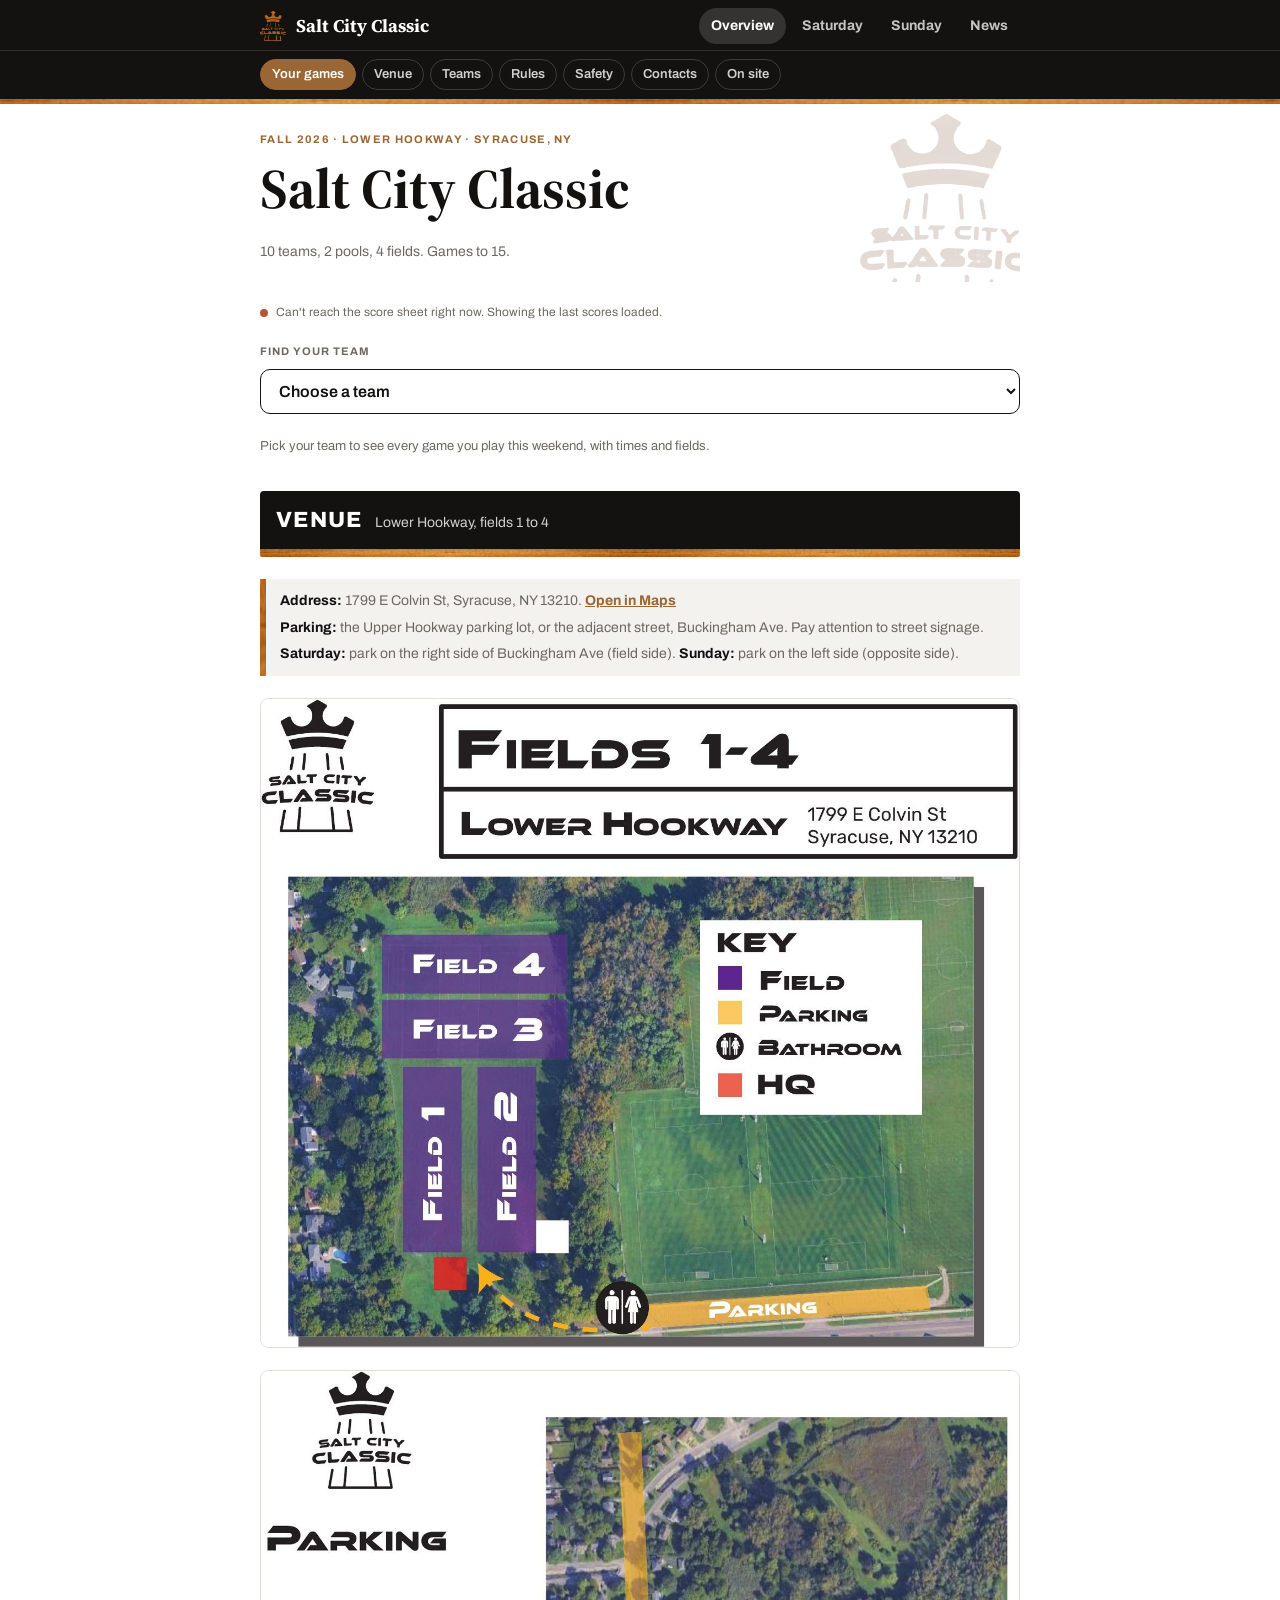
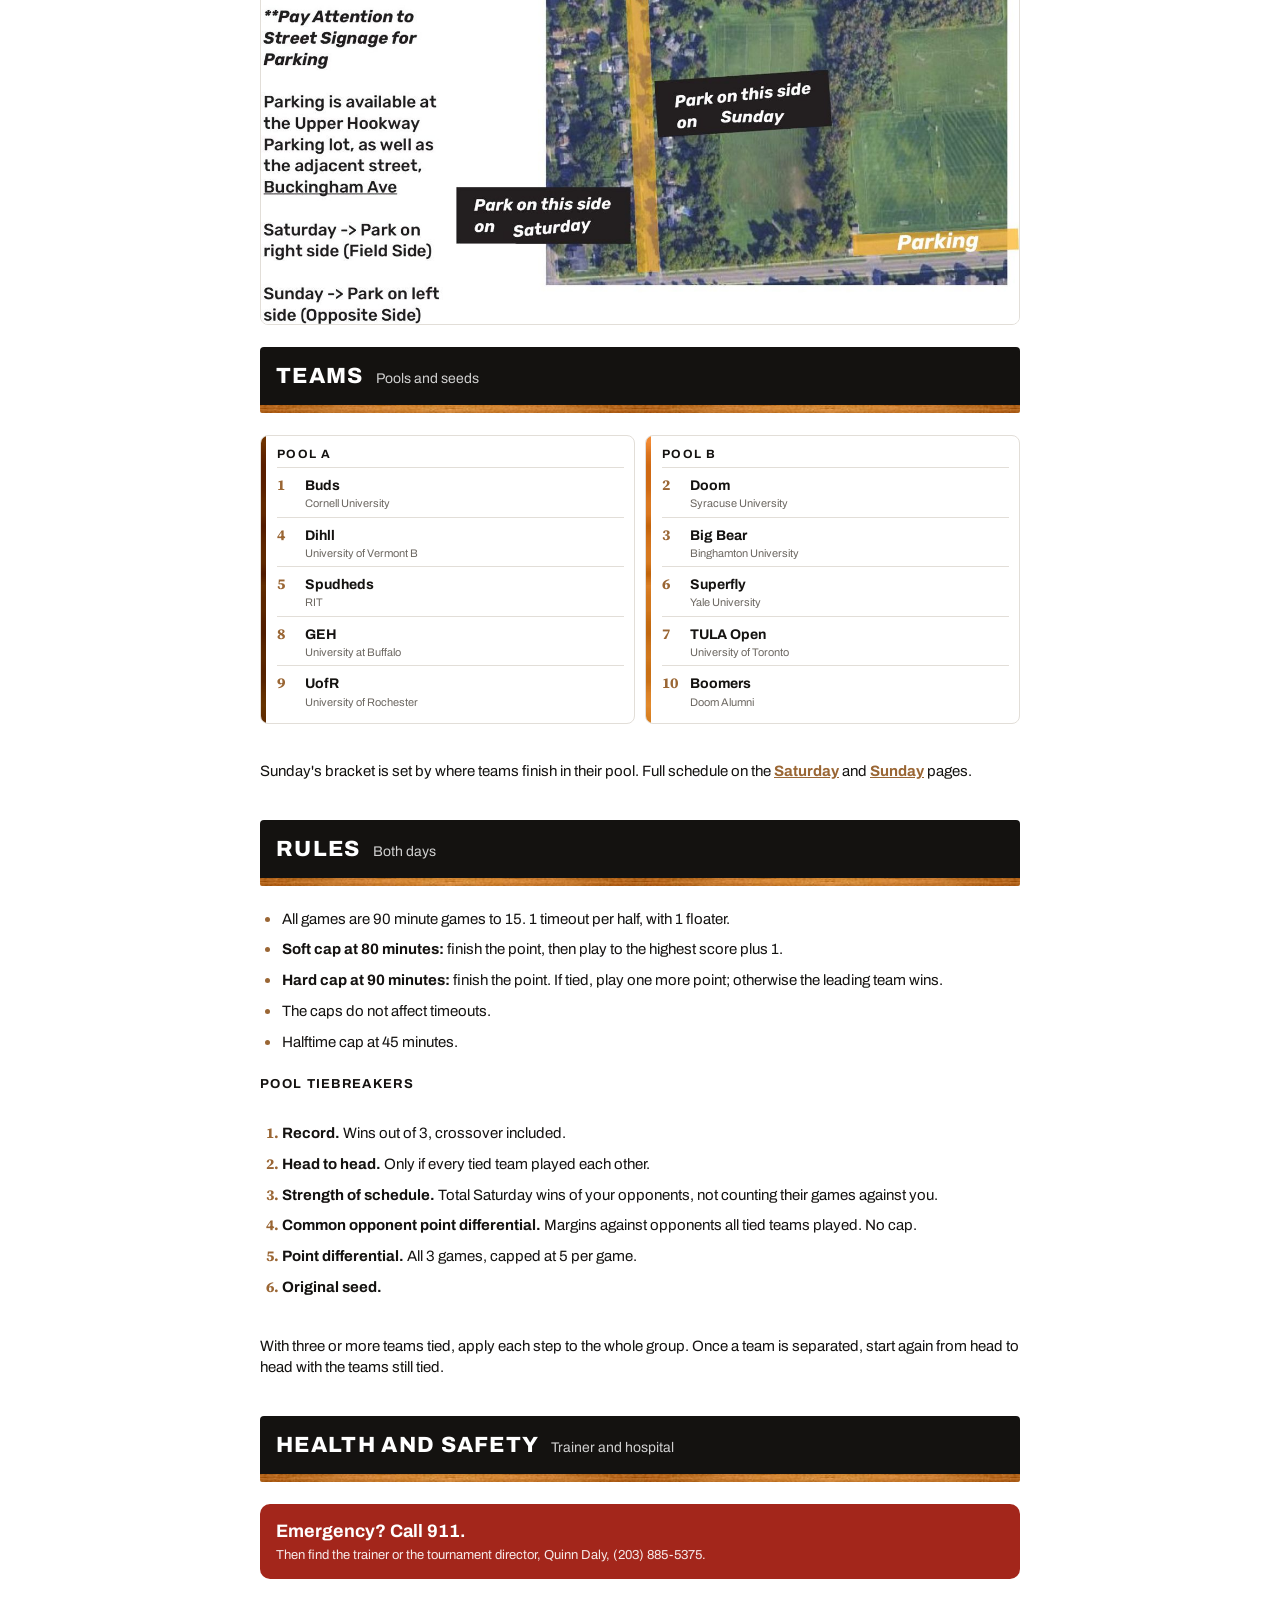
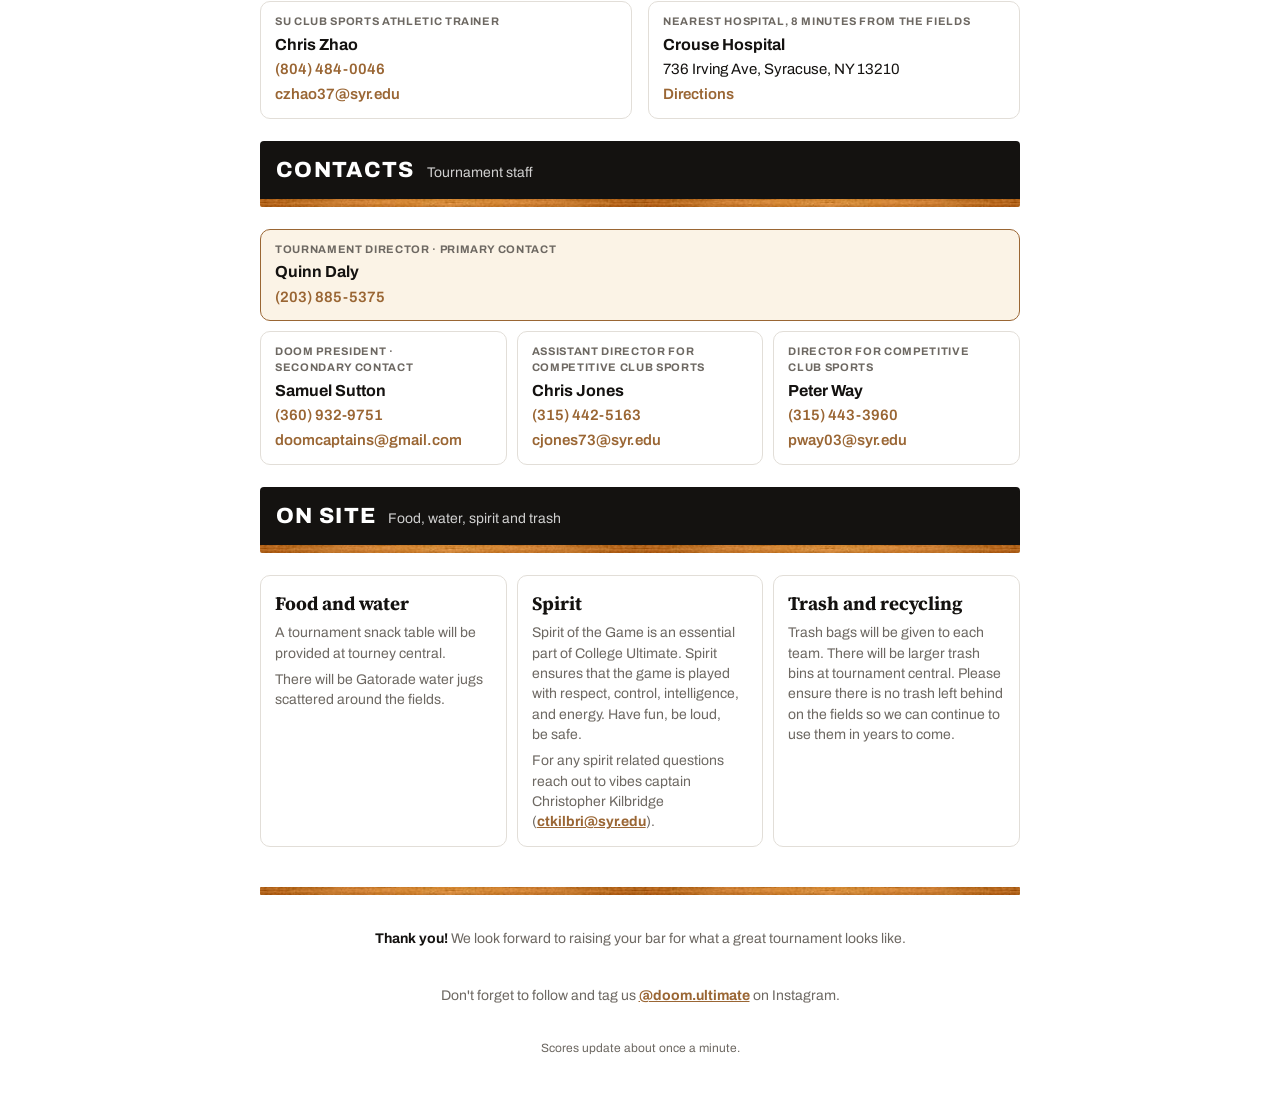
==== commit f0ecfa92: "Add files via upload" ====
--- a/index.html
+++ b/index.html
@@ -12,7 +12,8 @@
 <link rel="stylesheet" href="styles.css">
 <script>
   window.SCC_CONFIG = {
-    sheetId: "1n3cThUAE2pYeks8Iw5UcikRUBVOrD9neSwtaJeJtRxQ"
+    sheetId: "1n3cThUAE2pYeks8Iw5UcikRUBVOrD9neSwtaJeJtRxQ",
+    commentsUrl: "https://script.google.com/macros/s/AKfycby2ot7NOAWMHS9BFLYu-ugx1t7uYGN4EZgyYsajvOjPJsArMfU4w7IFsETQXFZpBgFa/exec"
   };
 </script>
 </head>
--- a/styles.css
+++ b/styles.css
@@ -26,6 +26,7 @@
   --bg: #111010; --card: #1a1817; --soft: #221f1d; --fg: #f3efe9; --muted: #a59e95; --line: #312d29;
   --ink: #0a0909; --on-ink: #f3efe9; --wood: #c8915a; --walnut: #8a5a34; --honey: #d6a066; --win: #ffffff; --sel: #2a221a; --mark: .22; color-scheme: dark }
 
+html, body { margin: 0; }
 body { background: var(--bg); color: var(--fg); font-family: var(--body); font-size: 15px; line-height: 1.45;
   padding-left: max(16px, env(safe-area-inset-left, 0px)); padding-right: max(16px, env(safe-area-inset-right, 0px)); padding-block: 0 48px; }
 .wrap { max-width: 760px; margin: 0 auto; display: grid; gap: 22px; }
@@ -246,3 +247,94 @@
 footer.site-foot a { color: var(--wood); font-weight: 700; }
 footer.site-foot .small { font-size: 12px; }
 .contact.primary { border: 1.5px solid var(--wood); background: var(--sel); grid-column: 1 / -1; }
+
+/* mobile polish */
+.sub { max-width: none; }
+h1, h2, h3, .band h2 { text-wrap: balance; }
+p, li, .notes span, .note, .foot, .rem p, .info-card p, .contact span, .sos span, .mg .vs span { text-wrap: pretty; }
+@media (max-width: 800px) {
+  .bandwrap { margin-left: calc(-1 * max(16px, env(safe-area-inset-left, 0px))); margin-right: calc(-1 * max(16px, env(safe-area-inset-right, 0px))); }
+  .bandwrap .band { border-radius: 0; padding-left: max(16px, env(safe-area-inset-left, 0px)); padding-right: max(16px, env(safe-area-inset-right, 0px)); }
+  .bandwrap .grain { border-radius: 0; }
+  .band { flex-direction: column; align-items: flex-start; gap: 2px; }
+  .band h2 { font-size: 24px; }
+  .band p { font-size: 14px; }
+  .quick { flex-wrap: nowrap; overflow-x: auto; scrollbar-width: none; margin-left: calc(-1 * max(16px, env(safe-area-inset-left, 0px))); margin-right: calc(-1 * max(16px, env(safe-area-inset-right, 0px))); padding: 2px max(16px, env(safe-area-inset-right, 0px)) 2px max(16px, env(safe-area-inset-left, 0px)); }
+  .quick::-webkit-scrollbar { display: none; }
+  .quick a { flex: 0 0 auto; }
+  .notes { margin-left: calc(-1 * max(16px, env(safe-area-inset-left, 0px))); margin-right: calc(-1 * max(16px, env(safe-area-inset-right, 0px))); padding-left: max(18px, env(safe-area-inset-left, 0px)); padding-right: max(16px, env(safe-area-inset-right, 0px)); }
+  .hero h1 { font-size: clamp(38px, 11vw, 52px); }
+}
+
+/* sticky section nav */
+nav.sections { border-top: 1px solid color-mix(in srgb, var(--on-ink) 12%, transparent); }
+.sections-in { max-width: 760px; margin: 0 auto; display: flex; gap: 6px; overflow-x: auto; scrollbar-width: none;
+  padding: 8px max(16px, env(safe-area-inset-right, 0px)) 9px max(16px, env(safe-area-inset-left, 0px)); }
+.sections-in::-webkit-scrollbar { display: none; }
+.sections-in a { flex: 0 0 auto; color: var(--on-ink); text-decoration: none; font-size: 13px; font-weight: 600; padding: 5px 11px; border-radius: 999px;
+  border: 1px solid color-mix(in srgb, var(--on-ink) 22%, transparent); opacity: .8; }
+.sections-in a.on { background: var(--wood); border-color: var(--wood); color: #fff; opacity: 1; }
+.site-in { padding-top: 8px; padding-bottom: 6px; }
+.anchor, [id] { scroll-margin-top: 112px; }
+
+/* compact pools */
+.plists { display: grid; grid-template-columns: repeat(2, minmax(0, 1fr)); gap: 10px; }
+.plist { position: relative; padding: 10px 10px 8px 16px; border: 1px solid var(--line); border-radius: 8px; background: var(--card); overflow: hidden; }
+.plist::before { content: ""; position: absolute; inset: 0 auto 0 0; width: 5px; background: var(--grain) center/auto 100%; }
+.plist.A::before { filter: brightness(.55) contrast(1.3); }
+.plist.B::before { filter: brightness(1.12) saturate(1.1); }
+.plist h3 { font-size: 12px; letter-spacing: .12em; text-transform: uppercase; margin-bottom: 4px; }
+.plist ol { list-style: none; margin: 0; padding: 0; display: grid; }
+.plist li { display: grid; grid-template-columns: 22px minmax(0, 1fr); gap: 6px; padding: 6px 0; border-top: 1px solid var(--line); align-items: baseline; }
+.plist .no { font-family: var(--display); font-weight: 700; color: var(--wood); font-size: 15px; }
+.plist b { font-size: 14px; display: block; overflow-wrap: anywhere; }
+.plist li span:not(.no) { display: block; font-size: 11px; color: var(--muted); line-height: 1.3; }
+@media (max-width: 480px) {
+  .site-in { flex-wrap: nowrap; gap: 8px; }
+  .brand span:last-child { position: absolute; width: 1px; height: 1px; overflow: hidden; clip: rect(0 0 0 0); white-space: nowrap; }
+  .glyph { width: 30px; height: 34px; }
+  nav.primary { gap: 2px; }
+  nav.primary a { padding: 8px 12px; font-size: 14px; }
+}
+
+/* compact day heroes */
+.hero.compact { min-height: 0; padding-top: 18px; padding-bottom: 2px; }
+.hero.compact h1 { font-size: clamp(40px, 12vw, 60px); line-height: 1; }
+.hero.compact .mark { width: 92px; top: 4px; right: 0; max-width: 30%; }
+.keyline { margin: 0; font-weight: 600; font-size: 15px; line-height: 1.45; padding: 12px 14px; border-left: 6px solid transparent; border-image: var(--grain) 0 0 0 6 stretch; background: var(--soft); }
+
+/* announcements */
+.teaser { display: grid; gap: 4px; text-decoration: none; color: var(--fg); padding: 14px 16px 14px 20px; border: 1.5px solid var(--wood); border-radius: 10px; background: var(--sel); position: relative; overflow: hidden; }
+.teaser::before { content: ""; position: absolute; inset: 0 auto 0 0; width: 6px; background: var(--grain) center/auto 100%; }
+.teaser b { font-size: 17px; }
+.teaser p { margin: 0; color: var(--muted); display: -webkit-box; -webkit-line-clamp: 2; -webkit-box-orient: vertical; overflow: hidden; }
+.kicker { font-size: 11px; font-weight: 700; letter-spacing: .1em; text-transform: uppercase; color: var(--wood); }
+.teaser .more { font-size: 13px; font-weight: 700; color: var(--wood); }
+.post { display: grid; gap: 0; border: 1px solid var(--line); border-radius: 10px; background: var(--card); overflow: hidden; }
+.phead { padding: 16px 16px 14px 22px; position: relative; display: grid; gap: 6px; border-bottom: 1px solid var(--line); }
+.phead::before { content: ""; position: absolute; inset: 0 auto 0 0; width: 6px; background: var(--grain) center/auto 100%; }
+.phead h2 { font-family: var(--display); font-size: 22px; line-height: 1.2; }
+.phead p { margin: 0; white-space: pre-line; }
+.thread { padding: 12px 16px 16px; display: grid; gap: 12px; background: var(--soft); }
+.ccount { font-size: 12px; font-weight: 700; color: var(--muted); letter-spacing: .04em; }
+ul.comments, ul.replies { list-style: none; margin: 0; padding: 0; display: grid; gap: 12px; }
+ul.replies { margin-top: 10px; padding-left: 14px; border-left: 2px solid var(--line); }
+.cm { display: grid; gap: 3px; }
+.cm.pending { opacity: .7; }
+.chead { display: flex; gap: 8px; align-items: baseline; flex-wrap: wrap; }
+.chead b { font-size: 14px; }
+.chead span { font-size: 12px; color: var(--muted); }
+.cm p { margin: 0; overflow-wrap: anywhere; }
+button.link { justify-self: start; background: none; border: 0; padding: 4px 0; color: var(--wood); font-weight: 700; font-size: 13px; cursor: pointer; }
+.cform { display: grid; gap: 8px; }
+.cform.reply { margin-top: 8px; }
+.cform input, .cform textarea { width: 100%; box-sizing: border-box; padding: 10px 12px; border: 1px solid var(--line); border-radius: 8px; background: var(--card); color: var(--fg); font: inherit; font-size: 16px; }
+.cform textarea { resize: vertical; min-height: 64px; }
+.cform input:focus, .cform textarea:focus { outline: 2px solid var(--wood); outline-offset: 0; border-color: var(--wood); }
+.cform .hp { position: absolute; left: -9999px; width: 1px; height: 1px; opacity: 0; }
+.crow { display: flex; justify-content: flex-end; gap: 14px; align-items: center; }
+button.post { background: var(--ink); color: var(--on-ink); border: 0; border-radius: 8px; padding: 10px 18px; font-weight: 700; font-size: 14px; cursor: pointer; min-height: 44px; }
+@media (max-width: 480px) { nav.primary a { padding: 8px 9px; font-size: 13.5px; } }
+.hero.compact { min-height: 84px; display: flex; align-items: center; padding-top: 10px; padding-bottom: 6px; }
+.hero.compact h1 { font-size: clamp(34px, 10vw, 56px); padding-right: 76px; }
+.hero.compact .mark { width: 62px; max-width: none; top: 50%; right: 2px; transform: translateY(-46%); }
